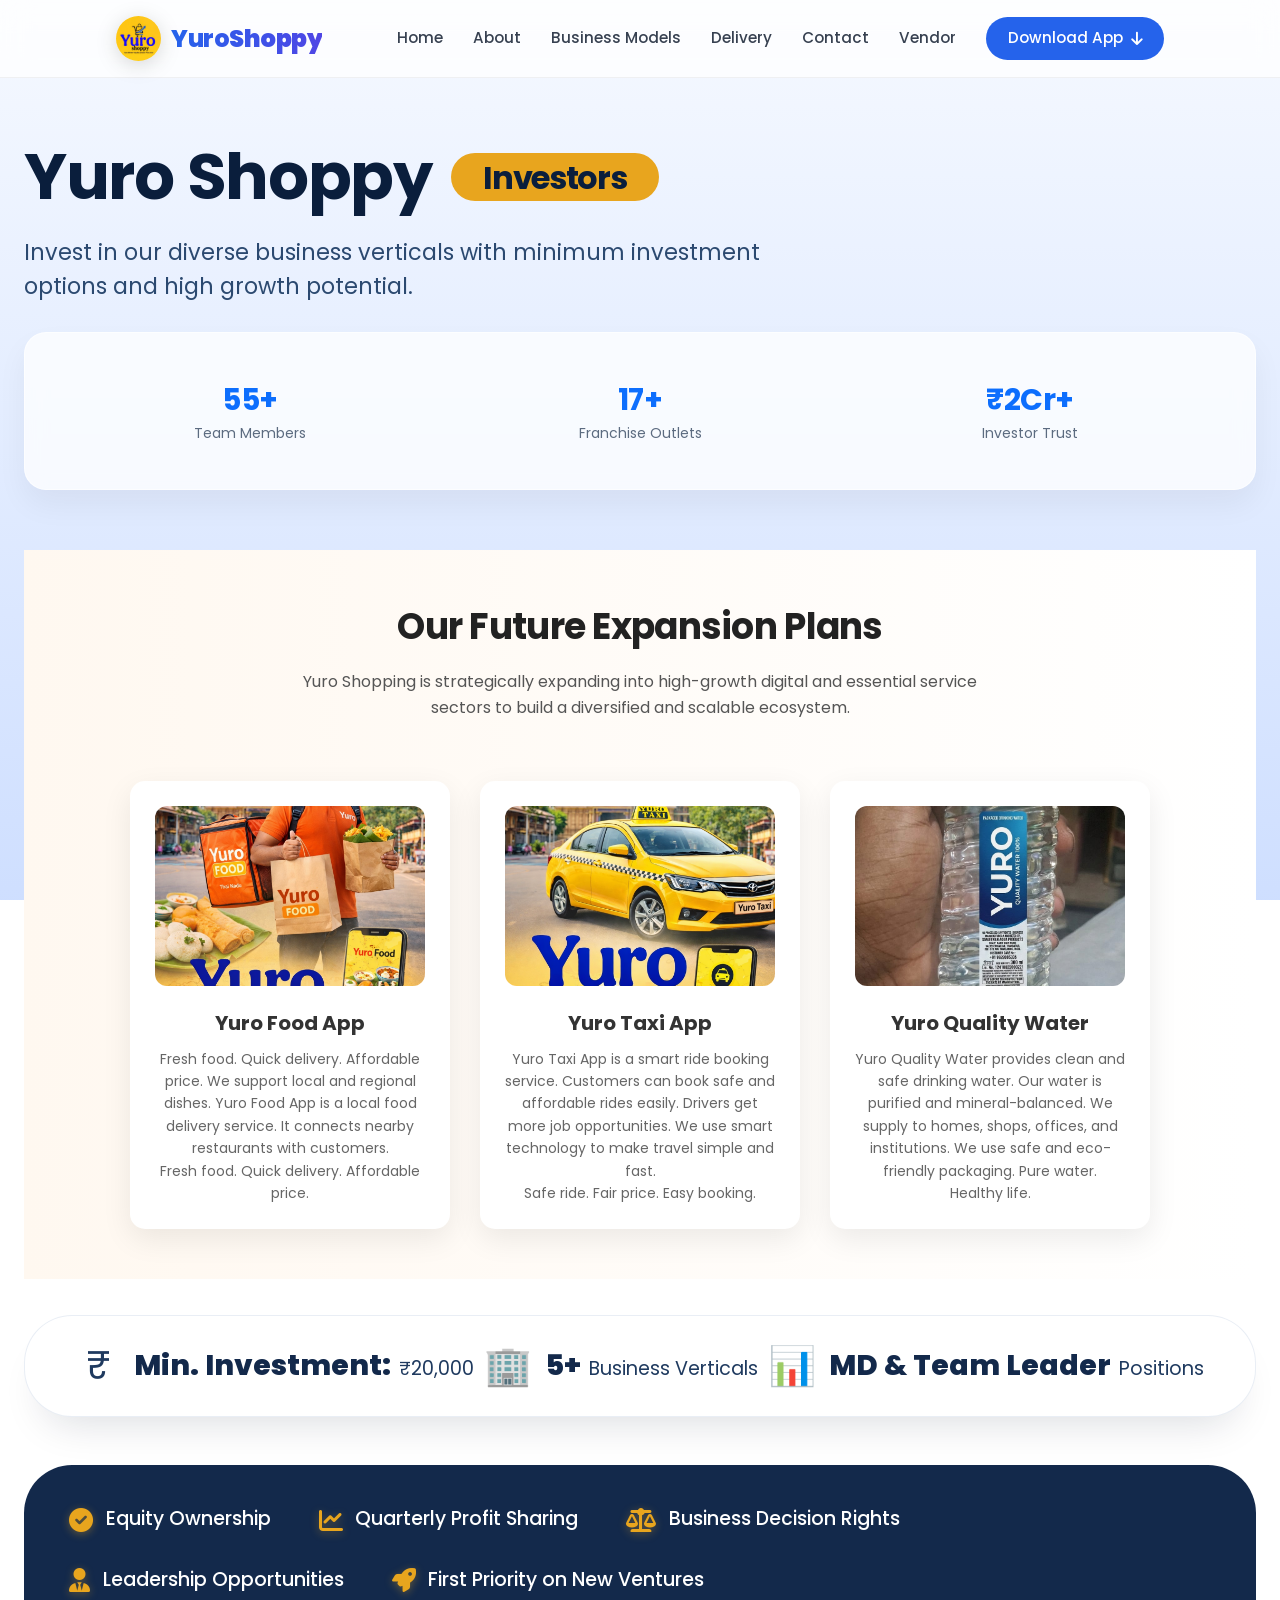
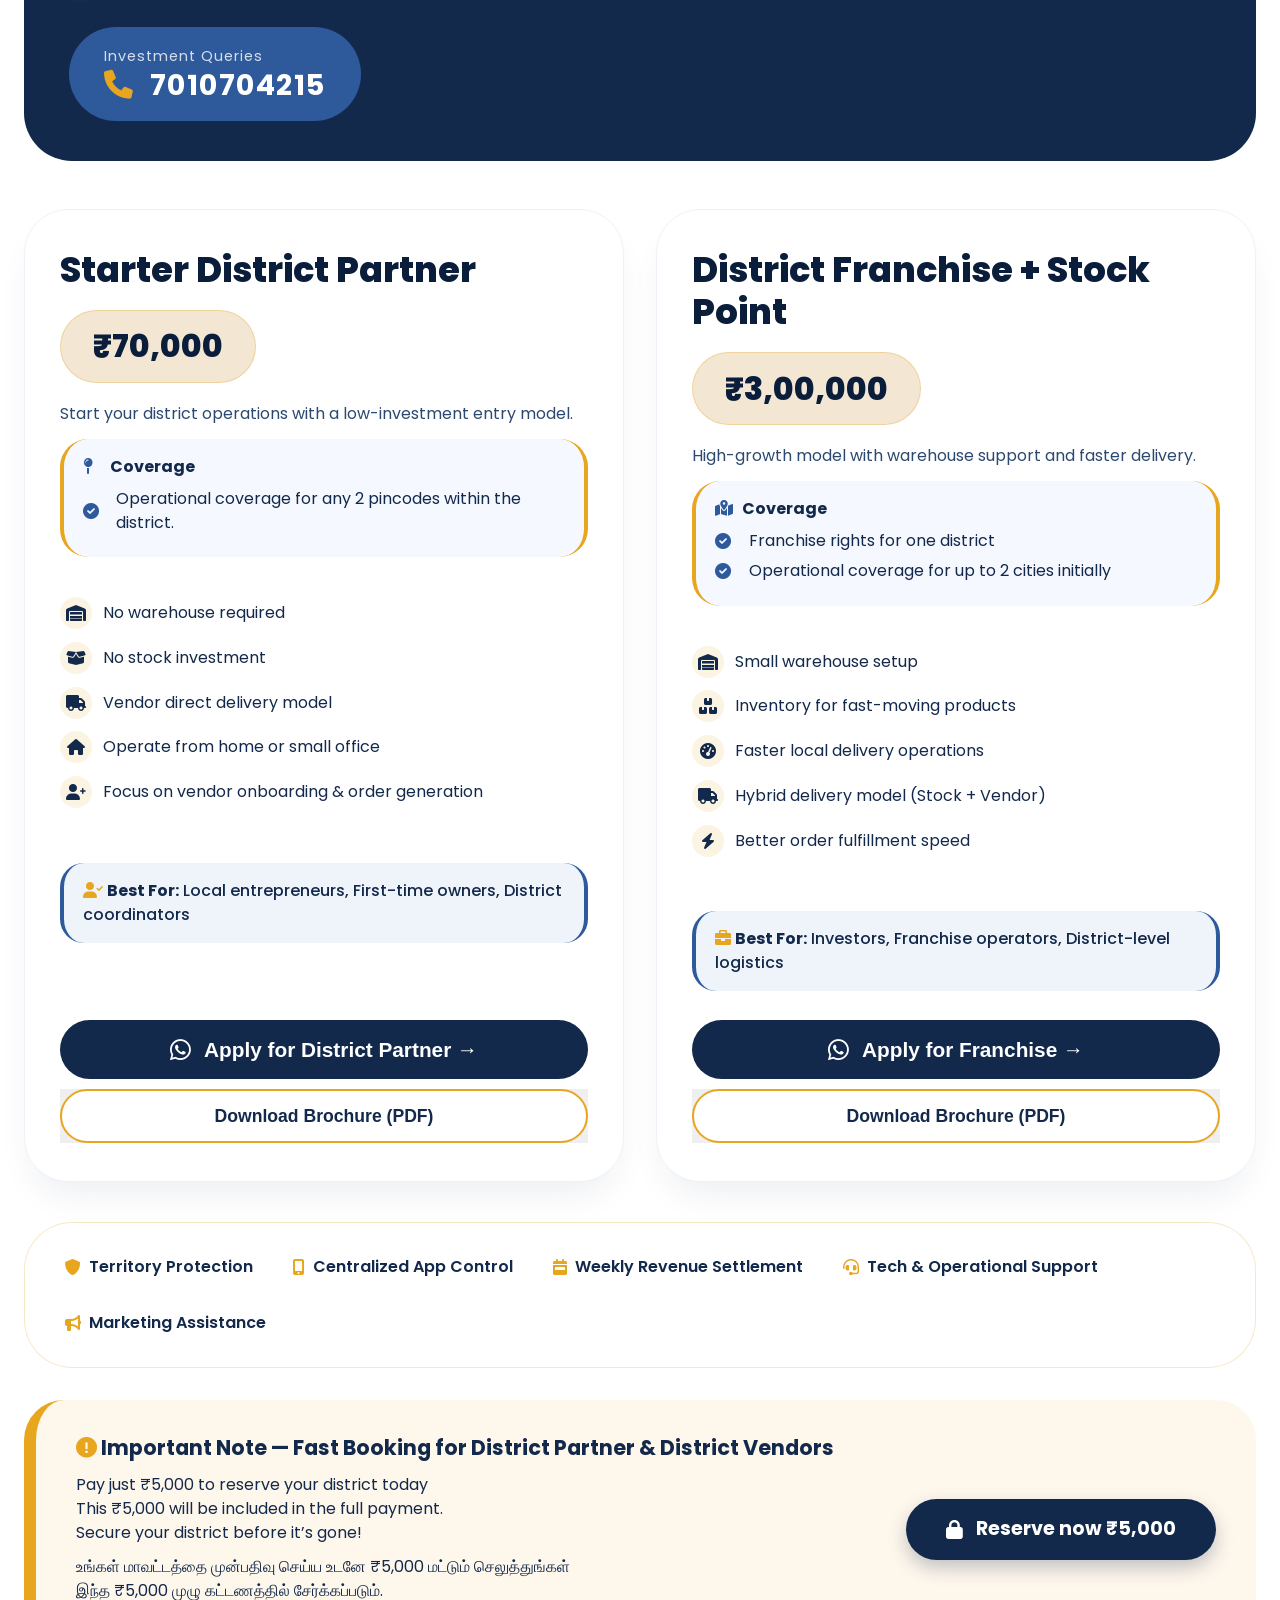
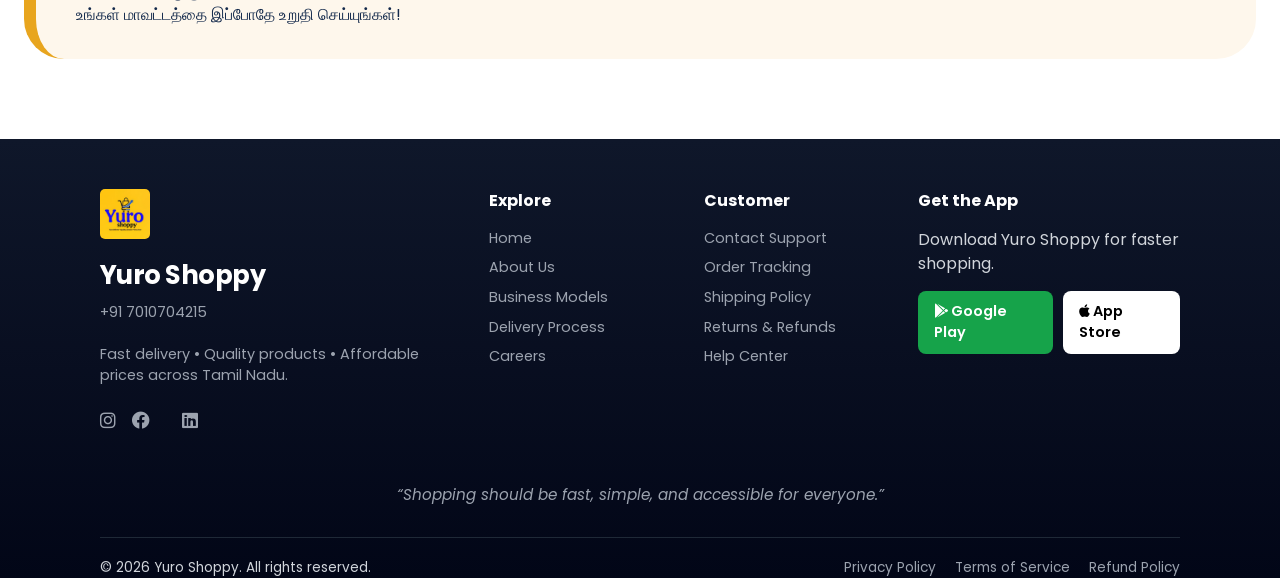
==== investor.html @ 5f4fc20f "full content update" ====
<!DOCTYPE html>
<html lang="en">

<head>
    <meta charset="UTF-8">
    <meta name="viewport" content="width=device-width, initial-scale=1.0">
    <title>Yuro Shoppy | Investor models</title>
    <link rel="shortcut icon" href="gallery/ys_color_fav.png" type="image/x-icon">
    <!-- Font Awesome 6 (free) -->
    <link rel="stylesheet" href="https://cdnjs.cloudflare.com/ajax/libs/font-awesome/6.0.0-beta3/css/all.min.css">
    <!-- Google Font -->
    <link href="https://fonts.googleapis.com/css2?family=Poppins:wght@400;500;600;700;800&display=swap"
        rel="stylesheet">
    <style>
        /* ===== RESET & PROFESSIONAL BASE ===== */
        * {
            margin: 0;
            padding: 0;
            box-sizing: border-box;
        }

        body {
            background: #F7F9FC;
            /* soft background from logo neutral */
            font-family: 'Poppins', sans-serif;
            line-height: 1.5;
            color: #13294B;
            /* primary deep navy from logo (YS dark) */

            display: flex;
            flex-direction: column;
            align-items: center;
            background: linear-gradient(rgba(244, 248, 255, 0.85), rgba(198, 217, 255, 0.85)),
                url('https://images.unsplash.com/photo-1521791136064-7986c2920216?auto=format&fit=crop&w=1400&q=80');
            background-size: cover;
            background-attachment: fixed;
        }

        .container {
            max-width: 1300px;
            width: 100%;
            padding: 2rem 1.5rem;
        }

        /* ===== TYPOGRAPHY – clean, professional ===== */
        h1,
        h2,
        h3 {
            font-weight: 700;
            letter-spacing: -0.02em;
        }

        .overline {
            font-size: 0.85rem;
            text-transform: uppercase;
            letter-spacing: 2px;
            color: #2E5A9C;
            /* medium blue from logo (YS number) */
            font-weight: 600;
        }

        /* ===== LOGO BAR (skip header/footer but keep brand presence) ===== */
        .brand-bar {
            display: flex;
            align-items: center;
            justify-content: space-between;
            margin-bottom: 2.5rem;
            flex-wrap: wrap;
            gap: 1rem;
        }

        .logo-group {
            display: flex;
            align-items: center;
            gap: 1.2rem;
        }

        .logo-main {
            background: #13294B;
            /* deep navy */
            color: white;
            font-weight: 800;
            font-size: 2rem;
            padding: 0.3rem 1.5rem 0.3rem 1.5rem;
            border-radius: 60px;
            letter-spacing: -0.5px;
            box-shadow: 0 6px 14px rgba(18, 40, 75, 0.12);
        }

        .logo-number-badge {
            background: #E8A51E;
            /* mustard/gold from logo (5.0 number) */
            color: #13294B;
            font-weight: 800;
            font-size: 1.8rem;
            padding: 0.2rem 1.2rem;
            border-radius: 100px;
            box-shadow: 0 4px 10px rgba(232, 165, 30, 0.3);
        }

        .github-ref {
            background: #EFF3F8;
            padding: 0.5rem 1.5rem;
            border-radius: 40px;
            color: #1F3A6B;
            font-family: 'SF Mono', 'Fira Code', monospace;
            font-size: 0.9rem;
            border: 1px solid #ced9e9;
        }

        /* HEADER */
        .ys-header {
            position: sticky;
            top: 0;
            z-index: 1000;
            width: 100%;
            backdrop-filter: blur(14px);
            background: rgba(255, 255, 255, 0.75);
            padding: 0px 100px;
            border-bottom: 1px solid rgba(0, 0, 0, 0.05);
        }

        /* inner */
        .ys-header-inner {
            display: flex;
            justify-content: space-between;
            align-items: center;
            padding: 16px;
        }

        /* brand */
        /* BRAND AREA */
        .ys-brand {
            display: flex;
            align-items: center;
            gap: 10px;
        }

        /* logo */
        .ys-brand img {
            /* width: 38px; */
            width: 45px;
            filter: drop-shadow(0 4px 10px rgba(0, 0, 0, 0.15));
            border-radius: 50%;

            /* transition:0.3s; */
        }

        /* brand text */
        .ys-brand-text {
            font-size: 1.5rem;
            font-weight: 800;
            letter-spacing: -0.5px;
            position: relative;
            background: linear-gradient(90deg, #2563eb, #4f46e5, #2563eb);
            background-size: 200% auto;
            background-clip: text;
            -webkit-text-fill-color: transparent;
            /* animation:ysBrandGradient 4s linear infinite; */
        }

        /* highlight second word */
        .ys-brand-text span {
            font-weight: 900;
        }



        /* subtle glow */
        .ys-brand-text::after {
            content: "";
            position: absolute;
            inset: 0;
            filter: blur(12px);
            opacity: 0.2;
        }

        /* nav */
        .ys-nav {
            display: flex;
            align-items: center;
            gap: 30px;
        }

        /* links */
        .ys-nav a {
            position: relative;
            text-decoration: none;
            color: #374151;
            font-weight: 500;
            font-size: 0.95rem;
        }

        /* hover underline animation */
        .ys-nav a::after {
            content: '';
            position: absolute;
            left: 0;
            bottom: -6px;
            width: 0%;
            height: 2px;
            background: #2563eb;
            transition: 0.3s;
        }

        .ys-nav a:hover {
            color: #2563eb;
        }

        .ys-nav a:hover::after {
            width: 100%;
        }

        /* CTA BUTTON */
        .ys-btn-download {
            background: #2563eb;
            color: white !important;
            padding: 10px 22px;
            border-radius: 40px;
            display: flex;
            align-items: center;
            gap: 8px;
            font-weight: 600;
        }

        /* arrow animation */
        .ys-btn-download i {
            animation: ysArrow 1.4s infinite;
        }

        @keyframes ysArrow {

            0% {
                transform: translateY(0)
            }

            50% {
                transform: translateY(4px)
            }

            100% {
                transform: translateY(0)
            }

        }

        /* hover */
        .ys-btn-download:hover {
            background: #1e40af;
        }

        /* mobile toggle */
        .ys-menu-toggle {
            display: none;
            font-size: 1.6rem;
            cursor: pointer;
        }

        /* mobile nav */
        .ys-mobile-nav {
            max-height: 0;
            overflow: hidden;
            display: flex;
            flex-direction: column;
            background: white;
            transition: 0.35s;
        }

        .ys-mobile-nav a {
            padding: 14px 20px;
            border-top: 1px solid #eee;
            text-decoration: none;
            color: #333;
        }

        /* mobile CTA */
        .ys-btn-mobile {
            background: #2563eb;
            color: white !important;
            text-align: center;
            margin: 16px;
            border-radius: 30px;
        }

        /* active */
        .ys-mobile-nav.active {
            max-height: 400px;
        }

        /* responsive */
        @media(max-width:900px) {

            .ys-nav {
                display: none;
            }

            .ys-menu-toggle {
                display: block;
            }

        }




        /* ===== HERO SECTION (investor headline) ===== */
        .hero {
            margin: 2rem 0 1.5rem 0;
        }

        .hero h1 {
            font-size: 4rem;
            line-height: 1.1;
            color: #0A1E3C;
            display: flex;
            align-items: center;
            flex-wrap: wrap;
            gap: 1.2rem;
        }

        .hero-tag {
            background: #E8A51E;
            font-size: 2rem;
            font-weight: 700;
            padding: 0.4rem 2rem;
            border-radius: 100px;
            color: #0A1E3C;
        }

        .hero-sub {
            font-size: 1.4rem;
            color: #2b4970;
            max-width: 750px;
            margin: 1.5rem 0 1.8rem 0;
            font-weight: 400;
        }

        /* ===== METRICS PANEL (from second image) ===== */
        .metrics-panel {
            background: white;
            border-radius: 48px;
            padding: 1.8rem 2.5rem;
            display: flex;
            flex-wrap: wrap;
            align-items: center;
            justify-content: space-evenly;
            box-shadow: 0 25px 40px -20px rgba(0, 20, 50, 0.15);
            border: 1px solid rgba(46, 90, 156, 0.1);
            margin: 2.2rem 0 2.8rem;
        }

        .metric-item {
            display: flex;
            align-items: center;
            gap: 0.8rem;
            font-size: 1.2rem;
            color: #1F3A5F;
        }

        .metric-icon {
            font-size: 2.4rem;
            line-height: 1;
        }

        .metric-item strong {
            font-size: 1.8rem;
            font-weight: 800;
            color: #13294B;
            margin-right: 0.2rem;
        }

        .explore-pill {
            background: #13294B;
            color: white;
            border-radius: 60px;
            padding: 0.9rem 2.2rem;
            font-weight: 600;
            font-size: 1.1rem;
            display: inline-flex;
            align-items: center;
            gap: 0.5rem;
            box-shadow: 0 8px 14px -8px #13294B70;
            transition: all 0.15s;
        }

        .explore-pill i {
            font-size: 1.2rem;
        }

        /* ===== BENEFITS BLOCK (first image) with logo gold ===== */
        .benefits-block {
            background: #13294B;
            /* deep navy */
            border-radius: 48px;
            padding: 2.5rem 2.8rem;
            margin: 3rem 0 3rem;
            color: white;
            display: flex;
            flex-wrap: wrap;
            justify-content: space-between;
            align-items: center;
            gap: 2rem;
            background-image: radial-gradient(circle at 100% 0%, #2E5A9C20 1px, transparent 1px);
        }

        .benefits-grid {
            display: flex;
            flex-wrap: wrap;
            gap: 2rem 3rem;
        }

        .benefits-grid span {
            display: flex;
            align-items: center;
            gap: 0.8rem;
            font-size: 1.2rem;
            font-weight: 500;
        }

        .benefits-grid i {
            color: #E8A51E;
            /* logo gold */
            font-size: 1.5rem;
            filter: drop-shadow(0 2px 4px #e8a41e60);
        }

        .contact-phone {
            background: #2E5A9C;
            /* medium blue */
            border-radius: 60px;
            padding: 1.2rem 2.2rem;
            min-width: 240px;
        }

        .contact-phone .small-label {
            font-size: 0.9rem;
            opacity: 0.8;
            letter-spacing: 1px;
        }

        .contact-phone .number {
            font-size: 1.8rem;
            font-weight: 700;
            letter-spacing: 1.5px;
            line-height: 1.2;
            word-break: keep-all;
        }

        .contact-phone i {
            margin-right: 8px;
            color: #E8A51E;
        }

        /* ===== CARD GRID (professional spacing, clean box model) ===== */
        .cards-row {
            display: flex;
            flex-wrap: wrap;
            gap: 2rem;
            margin: 3rem 0 2rem;
        }

        .card {
            flex: 1 1 350px;
            background: white;
            border-radius: 44px;
            padding: 2.4rem 2.2rem;
            box-shadow: 0 20px 35px -10px rgba(18, 40, 75, 0.08);
            border: 1px solid #eef2f8;
            transition: transform 0.2s ease, box-shadow 0.2s;
            display: flex;
            flex-direction: column;
        }

        .card:hover {
            transform: translateY(-6px);
            box-shadow: 0 30px 45px -12px #13294B30;
            border-color: #d6e2f5;
        }

        .card-label {
            color: #2E5A9C;
            font-weight: 700;
            font-size: 0.9rem;
            letter-spacing: 2px;
            margin-bottom: 0.5rem;
        }

        .card-title {
            font-size: 2.2rem;
            font-weight: 800;
            line-height: 1.2;
            color: #0A1E3C;
        }

        .investment-badge {
            background: #F3E7D3;
            /* warm tint from gold */
            color: #0A1E3C;
            padding: 0.7rem 2rem;
            border-radius: 60px;
            font-weight: 800;
            font-size: 2rem;
            display: inline-block;
            margin: 1.2rem 0 1.2rem;
            align-self: flex-start;
            border: 1px solid #E8A51E50;
        }

        .coverage-box {
            background: #F5F8FF;
            border-radius: 28px;
            padding: 1rem 1.2rem;
            margin: 0.8rem 0 1.3rem;
            border-left: 4px solid #E8A51E;
            border-right: 4px solid #E8A51E;
        }

        .coverage-box p {
            font-weight: 700;
            margin-bottom: 0.5rem;
            color: #13294B;
        }

        .coverage-box ul {
            list-style: none;
        }

        .coverage-box li {
            display: flex;
            align-items: center;
            gap: 0.6rem;
            margin-bottom: 0.4rem;
        }

        .coverage-box i {
            color: #2E5A9C;
            width: 1.5rem;
        }

        .feature-list {
            margin: 1.2rem 0 1rem;
        }

        .feature-list .feature {
            display: flex;
            align-items: center;
            gap: 0.7rem;
            margin-bottom: 0.8rem;
        }

        .feature i {
            background: #E8A51E20;
            color: #13294B;
            border-radius: 50%;
            width: 2rem;
            height: 2rem;
            display: inline-flex;
            align-items: center;
            justify-content: center;
            font-size: 1rem;
        }

        .bestfor-tag {
            background: #EFF3FA;
            border-radius: 24px;
            padding: 1rem 1.2rem;
            margin: 1.6rem 0 1.8rem;
            border-left: 4px solid #2E5A9C;
            border-right: 4px solid #2E5A9C;
            font-weight: 500;
            color: #13294B;
        }

        .btn-apply {
            background: #13294B;
            color: white;
            border: none;
            border-radius: 60px;
            padding: 1.1rem 1.5rem;
            font-size: 1.3rem;
            font-weight: 600;
            display: flex;
            align-items: center;
            justify-content: center;
            gap: 0.8rem;
            cursor: pointer;
            transition: background 0.2s, transform 0.1s;
            margin-top: auto;
            width: 100%;
        }

        .btn-apply:hover {
            background: #1F3F6B;
        }

        .btn-apply i {
            font-size: 1.5rem;
        }

        /* ===== PARTNER PERKS ===== */
        .perks-bar {
            background: white;
            border-radius: 48px;
            padding: 2rem 2.5rem;
            margin: 2.5rem 0 2rem;
            display: flex;
            flex-wrap: wrap;
            align-items: center;
            justify-content: space-between;
            border: 1px solid #E8A51E40;
        }

        .perk-items {
            display: flex;
            flex-wrap: wrap;
            gap: 2rem 2.5rem;
        }

        .perk-items span {
            font-weight: 600;
            color: #13294B;
            display: flex;
            align-items: center;
            gap: 0.5rem;
        }

        .perk-items i {
            color: #E8A51E;
        }

        /* ===== NOTE / BOOKING ===== */
        .note-booking {
            background: #fef7ec;
            border-radius: 40px;
            padding: 2rem 2.5rem;
            margin: 2rem 0 3rem;
            display: flex;
            flex-wrap: wrap;
            align-items: center;
            justify-content: space-between;
            border-left: 12px solid #E8A51E;
        }

        .note-text strong {
            font-size: 1.3rem;
            color: #13294B;
        }

        .booking-cta {
            background: #13294B;
            color: white;
            padding: 1rem 2.5rem;
            border-radius: 60px;
            font-weight: 700;
            font-size: 1.2rem;
            display: inline-flex;
            align-items: center;
            gap: 0.8rem;
            box-shadow: 0 8px 18px #13294B40;
        }

        /* ===== MODAL (POPUP) – refined ===== */
        .modal {
            display: none;
            position: fixed;
            inset: 0;
            background: rgba(10, 20, 40, 0.7);
            backdrop-filter: blur(8px);
            align-items: center;
            justify-content: center;
            z-index: 2000;
        }

        .modal.active {
            display: flex;
        }

        .modal-card {
            background: white;
            max-width: 480px;
            width: 90%;
            border-radius: 56px;
            padding: 2.4rem 2.4rem 2.8rem;
            box-shadow: 0 40px 70px #0A1E3C60;
            position: relative;
        }

        .modal-close {
            position: absolute;
            top: 1.6rem;
            right: 2rem;
            font-size: 2.5rem;
            cursor: pointer;
            color: #6b7f9c;
            transition: color 0.1s;
        }

        .modal-close:hover {
            color: #13294B;
        }

        .modal-title {
            font-size: 2.4rem;
            font-weight: 800;
            color: #0A1E3C;
            margin-bottom: 0.25rem;
        }

        .modal-model {
            background: #E8A51E20;
            color: #13294B;
            padding: 0.4rem 1.8rem;
            border-radius: 60px;
            display: inline-block;
            font-weight: 700;
            margin: 0.5rem 0 1.8rem;
            border: 1px solid #E8A51E70;
        }

        .input-field {
            margin-bottom: 1.4rem;
        }

        .input-field label {
            font-weight: 600;
            color: #1F3A5F;
            display: block;
            margin-bottom: 0.4rem;
        }

        .input-field input,
        .input-field textarea {
            width: 100%;
            padding: 1rem 1.4rem;
            border-radius: 40px;
            border: 1.5px solid #cdd9ec;
            font-size: 1rem;
            transition: 0.2s;
        }

        .input-field input:focus,
        .input-field textarea:focus {
            border-color: #2E5A9C;
            outline: none;
            box-shadow: 0 0 0 3px #2E5A9C20;
        }

        .btn-send-wa {
            background: #25D366;
            color: white;
            border: none;
            width: 100%;
            padding: 1.1rem;
            border-radius: 60px;
            font-weight: 700;
            font-size: 1.3rem;
            display: flex;
            align-items: center;
            justify-content: center;
            gap: 0.8rem;
            cursor: pointer;
            transition: 0.2s;
            margin-top: 1.2rem;
        }

        .btn-send-wa:hover {
            background: #20b859;
        }

        /* no footer */
        .watermark-note {
            text-align: center;
            font-size: 0.8rem;
            color: #a4b7cf;
            margin-top: 3rem;
            border: none;
        }

        .metrics-inside {
            display: flex;
            /* flex-direction: column; */
            gap: 10px;
            /* align-items: center; */
            justify-content: center;
        }

        .metrics-inside1- {
            display: flex;
            width: 100%;
            justify-content: center;
            align-items: center;
        }

        button {
            border: none;
            margin-top: 10px;
        }

        .btn-brochure {
            background: white;
            color: #13294B;
            border: 2px solid #E8A51E;
            border-radius: 60px;
            padding: 0.9rem;
            font-weight: 600;
            font-size: 1.1rem;
            display: flex;
            align-items: center;
            justify-content: center;
            gap: 0.8rem;
            cursor: pointer;
            transition: background 0.15s;
            width: 100%;
            text-decoration: none;
        }

        .btn-brochure:hover {
            background: #E8A51E10;
        }

        .btn-brochure i {
            color: #E8A51E;
            font-size: 1.2rem;
        }

        /* ================= STATS ================= */

        .stats {
            display: flex;
            flex-wrap: wrap;
            justify-content: space-between;
            padding: 30px;
            margin-bottom: 60px;
        }

        .stat {
            flex: 1 1 200px;
            text-align: center;
            margin: 15px;
        }

        .stat h2 {
            font-size: 30px;
            color: #0d6efd;
        }

        .stat p {
            font-size: 14px;
            color: #5c6b80;
        }

        .glass {
            backdrop-filter: blur(10px);
            background: rgba(255, 255, 255, 0.75);
            border: 1px solid rgba(255, 255, 255, 0.6);
            border-radius: 22px;
            box-shadow: 0 15px 30px rgba(0, 0, 0, 0.05);
        }


        @media (max-width: 768px) {
            /* body {
                padding: 1rem;
            } */

            .hero h1 {
                font-size: 2.3rem;
            }

            .metrics-panel {
                padding: 1rem;
            }

            .metrics-inside {
                margin: 20px 0px;
                flex-direction: column;
            }

            .metrics-inside .metric-item {
                font-size: 1rem;
            }

            .metric-item strong {
                font-size: 1.2rem;
                font-weight: 600;
            }

            .container {
                padding: 1rem 0.6rem;
            }

            .stat h2 {
                font-size: 22px;
            }

            .card {
                padding: 1.2rem;
            }

            .card-title {
                font-size: 1.6rem;
                font-weight: 700;
            }

            .benefits-block {
                padding: 1.5rem;
            }

            .btn-apply {
                padding: 0.7rem 0.7rem;
                font-size: 1rem;
                font-weight: 500;
            }

            .booking-cta {
                padding: 0.7rem 1.5rem;
                border-radius: 60px;
                font-weight: 600;
                font-size: 1rem;
                margin-top: 10px;
            }

            .modal-card {
                padding: 1.2rem 1.2rem 1.5rem;
                border-radius: 20px;
            }

            .modal-close {
                top: 1.3rem;
                right: 1.7rem;
                font-size: 2rem;
                color: #000000;

            }

            .modal-title {
                font-size: 1.4rem;
                font-weight: 600;
            }
        }

        .ys-footer {
            background: linear-gradient(180deg, #0f172a, #020617);
            color: #d1d5db;
            /* padding: 70px 30px 25px; */
            padding: 50px 100px 0px;
        }

        /* GRID */

        .ys-footer-grid {
            display: grid;
            grid-template-columns: 2fr 1fr 1fr 1.5fr;
            gap: 40px;
            margin-bottom: 50px;
        }

        /* BRAND */

        .ys-footer-logo {
            width: 50px;
            margin-bottom: 10px;
            border-radius: 10%;
        }

        .ys-brand-name {
            font-size: 1.6rem;
            font-weight: 700;
            color: white;
            margin-bottom: 8px;
        }

        .ys-footer-desc {
            font-size: .9rem;
            color: #9ca3af;
            margin-bottom: 20px;
        }

        /* SOCIAL */

        .ys-footer-social a {
            margin-right: 12px;
            font-size: 18px;
            color: #9ca3af;
            transition: .3s;
        }

        .ys-footer-social a:hover {
            color: white;
            transform: translateY(-3px);
        }

        /* LINKS */

        .ys-footer-col h4 {
            color: white;
            margin-bottom: 15px;
        }

        .ys-footer-col a {
            display: block;
            margin-bottom: 8px;
            text-decoration: none;
            color: #9ca3af;
            font-size: .9rem;
            transition: .3s;
        }

        /* .ys-footer-col a:hover {
    color: white;
    padding-left: 4px;
} */

        /* APP BUTTONS */

        .ys-app-buttons {
            display: flex;
            gap: 10px;
            margin-top: 15px;
            color: white !important;
        }

        .ys-playstore,
        .ys-appstore {
            display: flex;
            align-items: center;
            gap: 8px;
            padding: 10px 16px;
            border-radius: 8px;
            text-decoration: none;
            font-size: .9rem;
            font-weight: 600;

        }

        .ys-playstore {
            background: #16a34a;
            color: white !important;
        }

        .ys-appstore {
            background: white;
            color: black !important;
        }

        .ys-playstore:hover {
            background: #16a34a;
            transform: none !important;
        }

        .ys-appstore:hover {
            background: #e5e7eb;
        }

        /* QUOTE */

        .ys-footer-quote {
            text-align: center;
            font-style: italic;
            color: #9ca3af;
            margin-bottom: 30px;
            font-size: .95rem;
        }

        /* BOTTOM */

        .ys-footer-bottom {
            border-top: 1px solid #1f2937;
            padding-top: 20px;
            display: flex;
            justify-content: space-between;
            flex-wrap: wrap;
            font-size: .85rem;
        }

        .ys-footer-links a {
            margin-left: 15px;
            color: #9ca3af;
            text-decoration: none;
        }

        .ys-footer-links a:hover {
            color: white;
        }

        @media(max-width:900px) {

            .ys-footer-grid {
                grid-template-columns: 1fr 1fr;
            }

        }

        @media(max-width:600px) {

            .ys-footer-grid {
                grid-template-columns: 1fr;
            }

            .ys-footer-bottom {
                flex-direction: column;
                gap: 10px;
                text-align: center;
            }

            .ys-footer-links a {
                margin: 0 8px;
            }
            .ys-future-card{
                padding: 5px;
            }

        }

        /* ===== Investor Future Section ===== */

        #ysInvestorFutureSection {
            padding: 50px 0px;
            background: linear-gradient(to right, #fff8f0, #ffffff);
            text-align: center;
        }

        .ys-future-heading-box {
            margin-bottom: 60px;
        }

        .ys-future-main-title {
            font-size: 36px;
            font-weight: 700;
            color: #222;
        }

        .ys-future-sub-title {
            font-size: 24px;
            color: #e65100;
            margin-top: 10px;
            font-weight: 600;
            letter-spacing: 1px;
        }

        .ys-future-description {
            max-width: 700px;
            margin: 15px auto 0;
            color: #555;
            font-size: 16px;
            line-height: 1.6;
        }

        .ys-future-card-container {
            display: flex;
            justify-content: center;
            align-items: center;
            gap: 30px;
            flex-wrap: wrap;
        }

        .ys-future-card {
            background: #ffffff;
            width: 320px;
            padding: 25px;
            border-radius: 15px;
            box-shadow: 0 10px 30px rgba(0, 0, 0, 0.08);
            transition: 0.4s ease;
            opacity: 0;
            transform: translateY(40px);
        }

        .ys-future-card:hover {
            transform: translateY(-10px);
            box-shadow: 0 15px 35px rgba(0, 0, 0, 0.15);
        }

        .ys-future-img {
            width: 100%;
            height: 180px;
            object-fit: cover;
            border-radius: 12px;
            margin-bottom: 15px;
        }

        .ys-future-card h4 {
            font-size: 20px;
            margin-bottom: 10px;
            color: #333;
        }

        .ys-future-card p {
            font-size: 14px;
            color: #666;
            line-height: 1.6;
        }

        /* Animation Active Class */
        .ys-future-card.ys-visible {
            opacity: 1;
            transform: translateY(0);
        }
    </style>
</head>

<body>

    <header class="ys-header">

        <div class="ys-container ys-header-inner">

            <!-- Logo -->
            <div class="ys-brand">
                <img src="gallery/ys_color_fav.png" alt="YuroShoppy Logo">

                <h1 class="ys-brand-text">
                    Yuro<span>Shoppy</span>
                </h1>
            </div>

            <!-- Desktop Menu -->
            <nav class="ys-nav">
                <a href="index.html">Home</a>
                <a href="about.html">About</a>
                <a href="partnership.html">Business Models</a>
                <a href="deliveryprocess.html">Delivery</a>
                <a href="#yscontact">Contact</a>
                <a href="vendor.html">Vendor</a>

                <a href="#" class="ys-btn-download">
                    Download App
                    <i class="fas fa-arrow-down"></i>
                </a>
            </nav>

            <!-- Mobile Menu Button -->
            <div class="ys-menu-toggle">
                <i class="fas fa-bars"></i>
            </div>

        </div>

        <!-- Mobile Menu -->
        <div class="ys-mobile-nav">
            <a href="index.html">Home</a>
            <a href="about.html">About</a>
            <a href="partnership.html">Business Models</a>
            <a href="deliveryprocess.html">Delivery</a>
            <a href="index.html#yscontact">Contact</a>
            <a href="vendor.html">Vendor</a>

            <a href="#" class="ys-btn-mobile">
                Download App
                <i class="fas fa-arrow-down"></i>
            </a>
        </div>

    </header>
    <main class="container">



        <div>
            <!-- hero title + investors -->
            <div class="hero">
                <h1> Yuro Shoppy
                    <span class="hero-tag">Investors</span>
                </h1>
                <div class="hero-sub">Invest in our diverse business verticals with minimum investment options and high
                    growth potential.</div>
            </div>

            <div class="stats glass">
                <div class="stat">
                    <!-- <h2 class="counter" data-target="500">0 </h2> -->
                    <h2><span class="counter" data-target="500">0</span>+</h2>
                    <p>Team Members</p>
                </div>
                <div class="stat">
                    <!-- <h2 class="counter" data-target="100">0 </h2> -->
                    <h2><span class="counter" data-target="150">0</span>+</h2>
                    <p>Franchise Outlets</p>
                </div>
                <div class="stat">
                    <h2>₹<span class="counter" data-target="10">0</span>Cr+</h2>
                    <p>Investor Trust</p>
                </div>
            </div>

            <!-- ===== Future Expansion Section - Investor Page ===== -->
            <section id="ysInvestorFutureSection" class="ys-investor-future-wrapper">

                <div class="ys-future-heading-box">
                    <h2 class="ys-future-main-title">
                        Our Future Expansion Plans
                    </h2>
                    <!-- <h3 class="ys-future-sub-title">
                        Millionar Ideas
                    </h3> -->
                    <p class="ys-future-description">
                        Yuro Shopping is strategically expanding into high-growth digital and essential service sectors
                        to build a diversified and scalable ecosystem.
                    </p>
                </div>

                <div class="ys-future-card-container">

                    <!-- Yuro Food App -->
                    <div class="ys-future-card" id="ysFutureFoodApp">
                        <img src="gallery/yuro_food.png" alt="Yuro Food App" class="ys-future-img">
                        <h4>Yuro Food App</h4>
                        <p>
                            Fresh food. Quick delivery. Affordable price.  We support local and regional dishes. 
                            Yuro Food App is a local food delivery service.
It connects nearby restaurants with customers.
<br>
Fresh food. Quick delivery. Affordable price.
                        </p>
                    </div>

                    <!-- Yuro Taxi App -->
                    <div class="ys-future-card" id="ysFutureTaxiApp">
                        <img src="gallery/yuro_taxi.png" alt="Yuro Taxi App" class="ys-future-img">
                        <h4>Yuro Taxi App</h4>
                        <p>
                            Yuro Taxi App is a smart ride booking service.

Customers can book safe and affordable rides easily.
Drivers get more job opportunities.
We use smart technology to make travel simple and fast. <br> Safe ride. Fair price. Easy booking.
                        </p>
                    </div>

                    <!-- Yuro Quality Water -->
                    <div class="ys-future-card" id="ysFutureWaterProject">
                        <img src="gallery/yuro_water.jpeg" alt="Yuro Quality Water" class="ys-future-img">
                        <h4>Yuro Quality Water</h4>
                        <p>
                            Yuro Quality Water provides clean and safe drinking water.

Our water is purified and mineral-balanced.
We supply to homes, shops, offices, and institutions.
We use safe and eco-friendly packaging.

Pure water. Healthy life.
                        </p>
                    </div>

                </div>

            </section>

            <!-- metrics panel (exact from second image) -->
            <div class="metrics-panel">
                <div class="metrics-inside">
                    <div class="metric-item"><span class="metric-icon">&nbsp;₹&nbsp; </span> <span><strong>Min.
                                Investment:</strong>
                            ₹20,000</span></div>
                    <div class="metric-item"><span class="metric-icon">🏢</span> <span><strong>5+</strong> Business
                            Verticals</span></div>
                    <div class="metric-item"><span class="metric-icon">📊</span> <span><strong>MD & Team Leader</strong>
                            Positions</span></div>
                </div>

                <!-- <div class="metrics-inside-1">
                    <div class="explore-pill">Explore Investments →</div>
                </div> -->
            </div>

            <!-- investor benefits (first image) with gold icons -->
            <div class="benefits-block">
                <div class="benefits-grid">
                    <span><i class="fas fa-check-circle"></i> Equity Ownership</span>
                    <span><i class="fas fa-chart-line"></i> Quarterly Profit Sharing</span>
                    <span><i class="fas fa-scale-balanced"></i> Business Decision Rights</span>
                    <span><i class="fas fa-user-tie"></i> Leadership Opportunities</span>
                    <span><i class="fas fa-rocket"></i> First Priority on New Ventures</span>
                </div>
                <div class="contact-phone">
                    <div class="small-label">Investment Queries</div>
                    <div class="number"><i class="fas fa-phone"></i> 7010704215</div>
                </div>
            </div>

            <!-- two cards (model 1 & model 2) -->
            <div class="cards-row">
                <!-- Model 1 -->
                <div class="card" id="card-model1">
                    <!-- <div class="card-label">Model 1</div> -->
                    <div class="card-title">Starter District Partner</div>
                    <div class="investment-badge">₹70,000</div>
                    <p style="color:#2b4970;">Start your district operations with a low-investment entry model.</p>
                    <div class="coverage-box">
                        <p><i class="fas fa-map-pin"></i> Coverage</p>
                        <ul>
                            <li><i class="fas fa-check-circle"></i> Operational coverage for any 2 pincodes within the
                                district.</li>
                        </ul>
                    </div>
                    <div class="feature-list">
                        <div class="feature"><i class="fas fa-warehouse"></i> No warehouse required</div>
                        <div class="feature"><i class="fas fa-box-open"></i> No stock investment</div>
                        <div class="feature"><i class="fas fa-truck"></i> Vendor direct delivery model</div>
                        <div class="feature"><i class="fas fa-home"></i> Operate from home or small office</div>
                        <div class="feature"><i class="fas fa-user-plus"></i> Focus on vendor onboarding & order
                            generation
                        </div>
                    </div>
                    <div class="bestfor-tag"><i class="fas fa-user-check" style="color:#E8A51E;"></i> <strong>Best
                            For:</strong> Local entrepreneurs, First-time owners, District coordinators</div>
                    <button class="btn-apply apply-btn" data-model="Starter District Partner (₹70,000)"><i
                            class="fab fa-whatsapp"></i> Apply for District Partner →</button>
                    <button>
                        <a href="Business_Expansion_Proposal.pdf" target="_blank" download class="btn-brochure">Download
                            Brochure (PDF)</a>
                    </button>

                </div>
                <!-- Model 2 -->
                <div class="card" id="card-model2">
                    <!-- <div class="card-label">Model 2</div> -->
                    <div class="card-title">District Franchise + Stock Point</div>
                    <div class="investment-badge">₹3,00,000</div>
                    <p style="color:#2b4970;">High-growth model with warehouse support and faster delivery.</p>
                    <div class="coverage-box">
                        <p><i class="fas fa-map-marked-alt"></i> Coverage</p>
                        <ul>
                            <li><i class="fas fa-check-circle"></i> Franchise rights for one district</li>
                            <li><i class="fas fa-check-circle"></i> Operational coverage for up to 2 cities initially
                            </li>
                        </ul>
                    </div>
                    <div class="feature-list">
                        <div class="feature"><i class="fas fa-warehouse"></i> Small warehouse setup</div>
                        <div class="feature"><i class="fas fa-boxes"></i> Inventory for fast-moving products</div>
                        <div class="feature"><i class="fas fa-tachometer-alt"></i> Faster local delivery operations
                        </div>
                        <div class="feature"><i class="fas fa-truck"></i> Hybrid delivery model (Stock + Vendor)</div>
                        <div class="feature"><i class="fas fa-bolt"></i> Better order fulfillment speed</div>
                    </div>
                    <div class="bestfor-tag"><i class="fas fa-briefcase" style="color:#E8A51E;"></i> <strong>Best
                            For:</strong> Investors, Franchise operators, District-level logistics</div>
                    <button class="btn-apply apply-btn" data-model="District Franchise + Stock Point (₹3,00,000)"><i
                            class="fab fa-whatsapp"></i> Apply for Franchise →</button>
                    <button>
                        <a href="Business_Expansion_Proposal.pdf" target="_blank" download class="btn-brochure">Download
                            Brochure (PDF)</a>
                    </button>
                </div>
            </div>

            <!-- partner benefits (gold accents) -->
            <div class="perks-bar">
                <div class="perk-items">
                    <span><i class="fas fa-shield-alt"></i> Territory Protection</span>
                    <span><i class="fas fa-mobile-alt"></i> Centralized App Control</span>
                    <span><i class="fas fa-calendar-week"></i> Weekly Revenue Settlement</span>
                    <span><i class="fas fa-headset"></i> Tech & Operational Support</span>
                    <span><i class="fas fa-bullhorn"></i> Marketing Assistance</span>
                </div>
            </div>

            <!-- Important note / fast booking -->
            <div class="note-booking">
                <div class="note-text">
                    <strong><i class="fas fa-exclamation-circle" style="color:#E8A51E;"></i> Important Note — Fast
                        Booking for District Partner & District Vendors</strong>
                    <!-- <p style="margin-top:0.6rem; max-width:600px;">• Initial booking amount: ₹5,000 (fully
                        adjustable)<br>•
                        Reserve your district early before allocation closes.</p> -->
                    <p style="margin-top:0.6rem; max-width:600px;">
                        Pay just ₹5,000 to reserve your district today <br>
                        This ₹5,000 will be included in the full payment. <br>
                        Secure your district before it’s gone!
                    </p>
                    <p style="margin-top:0.6rem; max-width:600px;">
                        உங்கள் மாவட்டத்தை முன்பதிவு செய்ய உடனே ₹5,000 மட்டும் செலுத்துங்கள் <br>
                        இந்த ₹5,000 முழு கட்டணத்தில் சேர்க்கப்படும். <br>
                        உங்கள் மாவட்டத்தை இப்போதே உறுதி செய்யுங்கள்!
                    </p>
                </div>
                <div class="booking-cta"><i class="fas fa-lock"></i> Reserve now ₹5,000</div>
            </div>

            <!-- no footer, only tiny watermark -->
            <!-- <div class="watermark-note">professional preview · PK Group investor interface</div> -->
        </div>

    </main>

    <!-- MODAL popup -->
    <div id="investmentModal" class="modal">
        <div class="modal-card">
            <span class="modal-close" id="closeModalBtn">&times;</span>
            <div class="modal-title">Investor interest</div>
            <div class="modal-model" id="modalModelDisplay">Starter District Partner</div>
            <form id="waForm">
                <div class="input-field">
                    <label>Full name</label>
                    <input type="text" id="fullName" placeholder="e.g. Arunraj" required>
                </div>
                <div class="input-field">
                    <label>WhatsApp number</label>
                    <input type="tel" id="mobileNum" placeholder="9087456320" required>
                </div>
                <div class="input-field">
                    <label>Message (optional)</label>
                    <textarea id="optionalMsg" rows="2" placeholder="I'm interested..."></textarea>
                </div>
                <button type="button" id="sendWABtn" class="btn-send-wa"><i class="fab fa-whatsapp"></i> Send to
                    WhatsApp</button>
            </form>
        </div>
    </div>

    <footer class="ys-footer">

        <div class="ys-container">

            <div class="ys-footer-grid">

                <!-- BRAND -->
                <div class="ys-footer-brand">

                    <img src="gallery/ys_color_fav.png" alt="Yuro Shoppy" class="ys-footer-logo">

                    <h3 class="ys-brand-name">Yuro Shoppy</h3>
                    <p class="ys-footer-desc">
                        +91 7010704215
                    </p>
                    <p class="ys-footer-desc">
                        Fast delivery • Quality products • Affordable prices across Tamil Nadu.
                    </p>

                    <div class="ys-footer-social">
                        <a href="#"><i class="fab fa-instagram"></i></a>
                        <a href="#"><i class="fab fa-facebook"></i></a>
                        <a href="#"><i class="fab fa-x-twitter"></i></a>
                        <a href="#"><i class="fab fa-linkedin"></i></a>
                    </div>

                </div>


                <!-- NAVIGATION -->
                <div class="ys-footer-col">
                    <h4>Explore</h4>
                    <a href="index.html">Home</a>
                    <a href="about.html">About Us</a>
                    <a href="partnership.html">Business Models</a>
                    <a href="deliveryprocess.html">Delivery Process</a>
                    <a href="index.html#yscontact">Careers</a>
                </div>


                <!-- CUSTOMER -->
                <div class="ys-footer-col">
                    <h4>Customer</h4>
                    <a href="#">Contact Support</a>
                    <a href="#">Order Tracking</a>
                    <a href="#">Shipping Policy</a>
                    <a href="#">Returns & Refunds</a>
                    <a href="#">Help Center</a>
                </div>


                <!-- APP DOWNLOAD -->
                <div class="ys-footer-col ys-app-section">

                    <h4>Get the App</h4>

                    <p>Download Yuro Shoppy for faster shopping.</p>

                    <div class="ys-app-buttons">

                        <a href="#" class="ys-playstore">
                            <i class="fab fa-google-play"></i>
                            <span>Google Play</span>
                        </a>

                        <a href="#" class="ys-appstore">
                            <i class="fab fa-apple"></i>
                            <span>App Store</span>
                        </a>

                    </div>

                </div>

            </div>


            <!-- QUOTE -->

            <div class="ys-footer-quote">
                “Shopping should be fast, simple, and accessible for everyone.”
            </div>


            <!-- BOTTOM -->

            <div class="ys-footer-bottom">

                <span>© 2026 Yuro Shoppy. All rights reserved.</span>

                <div class="ys-footer-links">
                    <a href="#">Privacy Policy</a>
                    <a href="#">Terms of Service</a>
                    <a href="#">Refund Policy</a>
                </div>

            </div>

        </div>

    </footer>

    <script>
        (function () {
            const modal = document.getElementById('investmentModal');
            const closeBtn = document.getElementById('closeModalBtn');
            const modalModelSpan = document.getElementById('modalModelDisplay');
            const applyBtns = document.querySelectorAll('.apply-btn');
            const nameInp = document.getElementById('fullName');
            const phoneInp = document.getElementById('mobileNum');
            const msgInp = document.getElementById('optionalMsg');
            const sendBtn = document.getElementById('sendWABtn');

            let currentModel = 'PK Group model';

            applyBtns.forEach(btn => {
                btn.addEventListener('click', (e) => {
                    e.preventDefault();
                    currentModel = btn.getAttribute('data-model') || 'PK Group model';
                    modalModelSpan.innerText = currentModel;
                    // clear fields (optional)
                    nameInp.value = '';
                    phoneInp.value = '';
                    msgInp.value = '';
                    modal.classList.add('active');
                });
            });

            const closeModal = () => modal.classList.remove('active');
            closeBtn.addEventListener('click', closeModal);
            window.addEventListener('click', (e) => { if (e.target === modal) closeModal(); });

            sendBtn.addEventListener('click', () => {
                const name = nameInp.value.trim();
                const phone = phoneInp.value.trim();
                const extra = msgInp.value.trim();

                if (!name) { alert('Please enter your name'); return; }
                if (!phone) { alert('Please enter your WhatsApp number'); return; }
                if (!/^[6-9]\d{9}$/.test(phone)) { alert('Enter a valid 10-digit Indian mobile number'); return; }

                let message = `Hello PK Group, I'm interested in *${currentModel}*.%0a`;
                message += `Name: ${name}%0a`;
                message += `Phone: ${phone}%0a`;
                if (extra) message += `Message: ${extra}%0a`;

                const whatsappNumber = '917010704215';   // as per image
                const url = `https://wa.me/${whatsappNumber}?text=${message}`;

                alert('Your enquiry is ready. You will be redirected to WhatsApp.');
                window.open(url, '_blank');
                closeModal();
            });
        })();
    </script>

    <script>
        /* Counter Animation */
        document.querySelectorAll('.counter').forEach(counter => {
            const target = +counter.dataset.target;
            let count = 0;
            const update = () => {
                const inc = target / 100;
                if (count < target) {
                    count += inc;
                    counter.innerText = Math.ceil(count);
                    setTimeout(update, 200);
                } else {
                    counter.innerText = target;
                }
            }
            update();
        });
    </script>
    <script>
        const toggle = document.querySelector(".ys-menu-toggle");
        const mobileNav = document.querySelector(".ys-mobile-nav");

        toggle.addEventListener("click", () => {
            mobileNav.classList.toggle("active");
        });
    </script>

    <script>
        // ===== Investor Future Section Animation =====

        document.addEventListener("DOMContentLoaded", function () {

            const futureCards = document.querySelectorAll(".ys-future-card");

            function revealFutureCards() {
                const triggerBottom = window.innerHeight * 0.85;

                futureCards.forEach(card => {
                    const cardTop = card.getBoundingClientRect().top;

                    if (cardTop < triggerBottom) {
                        card.classList.add("ys-visible");
                    }
                });
            }

            window.addEventListener("scroll", revealFutureCards);
            revealFutureCards();
        });
    </script>
</body>


</html>
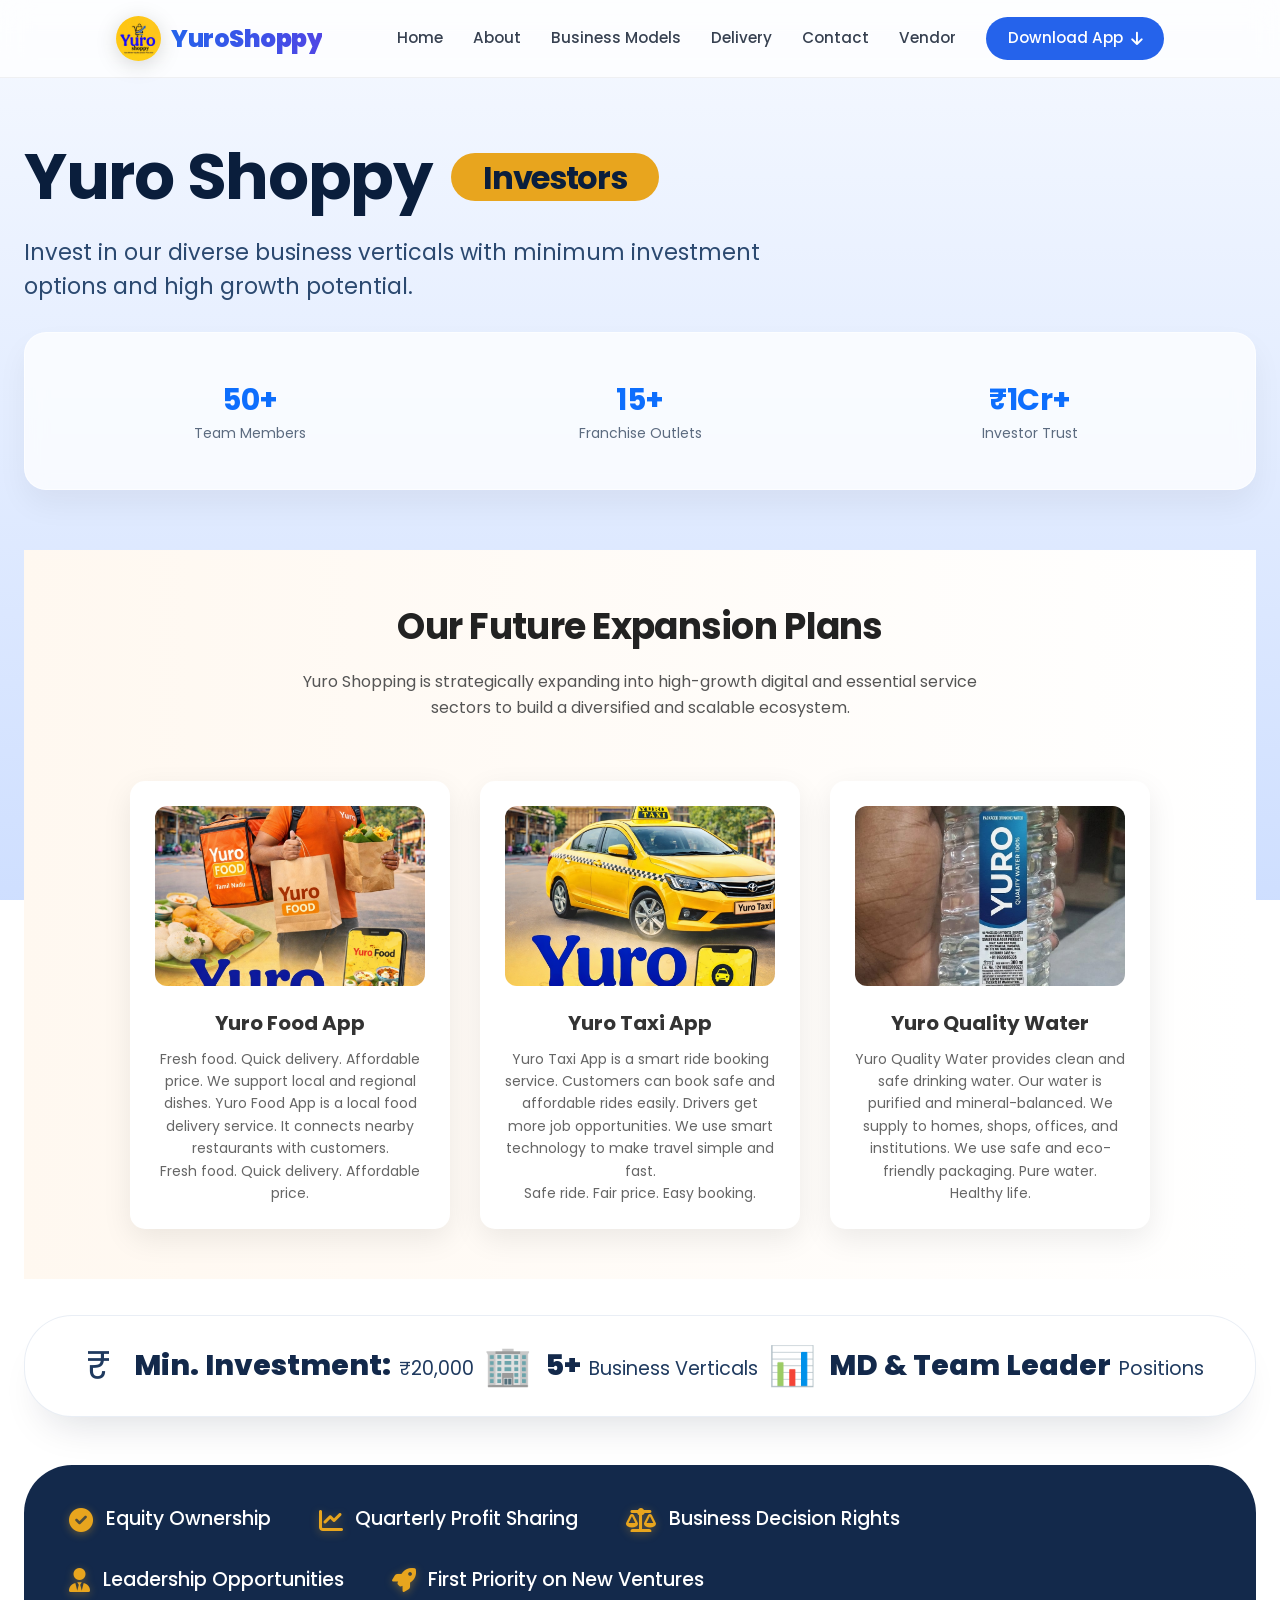
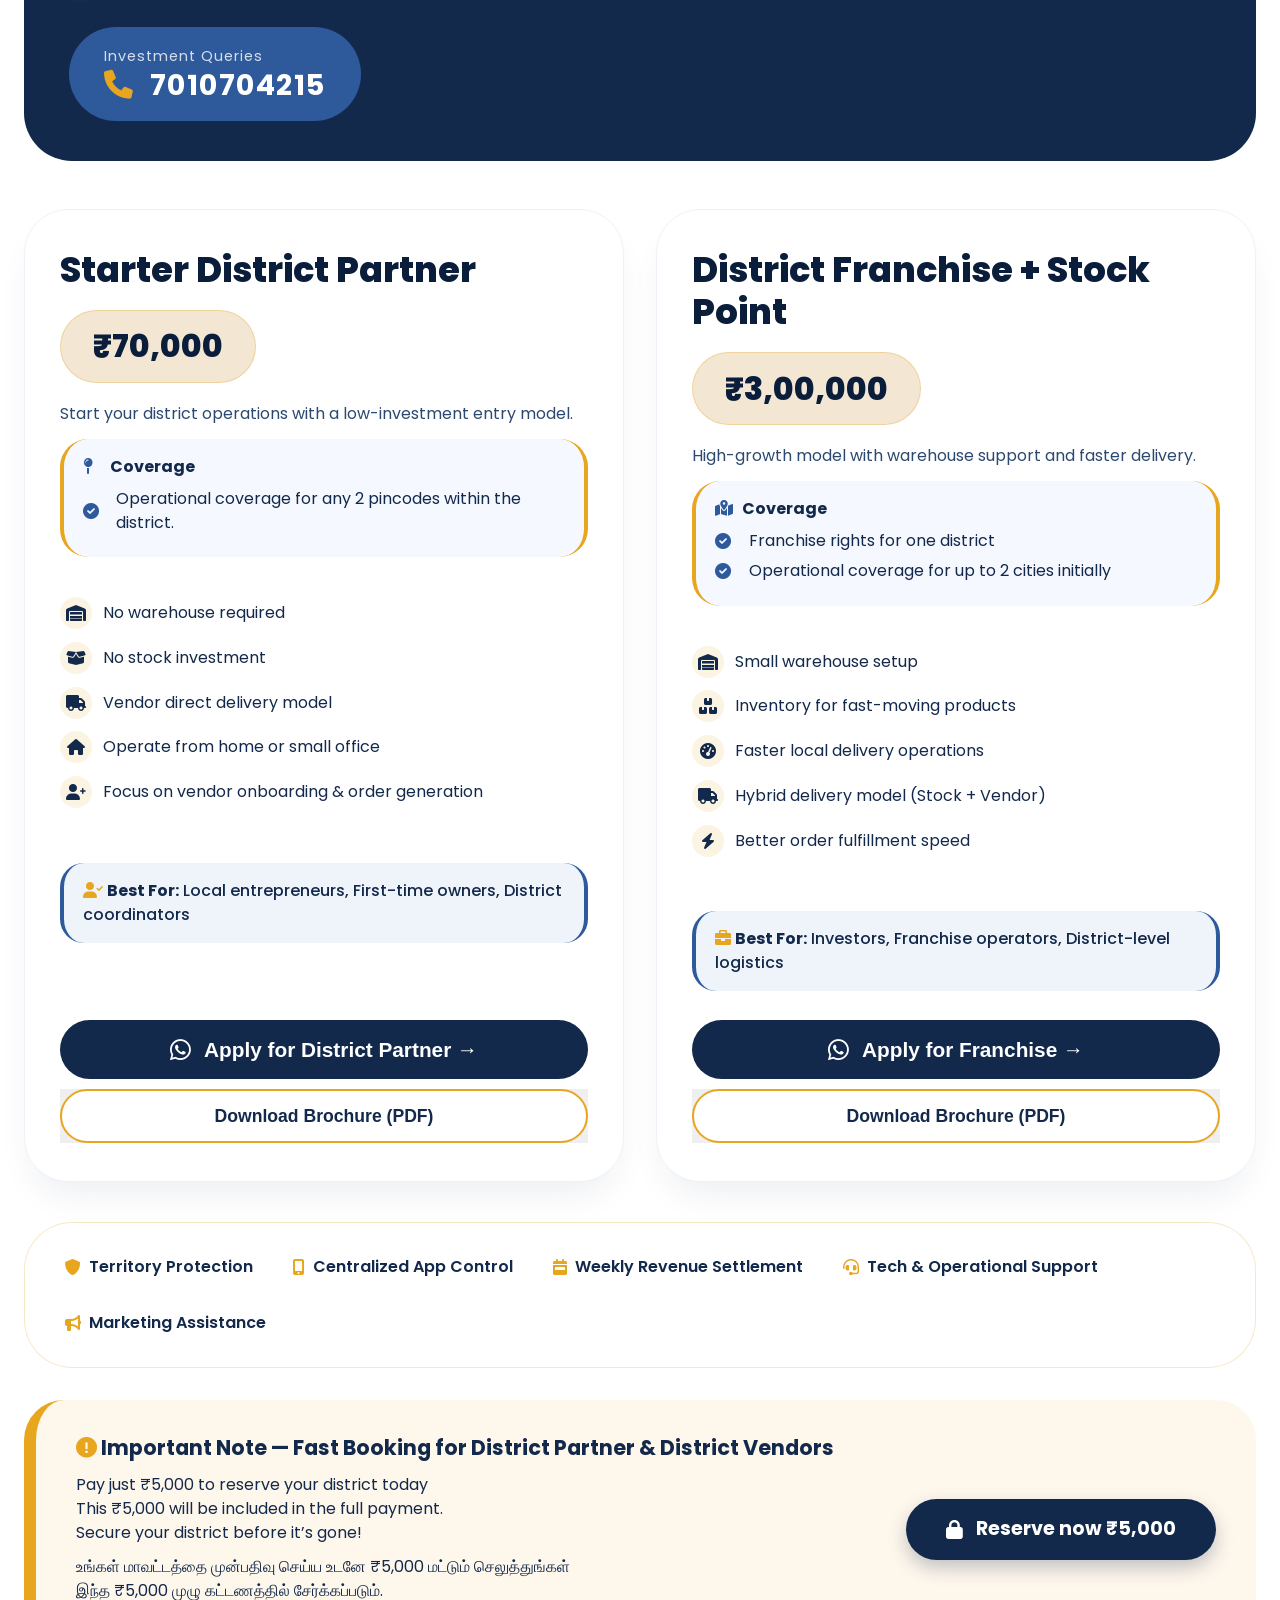
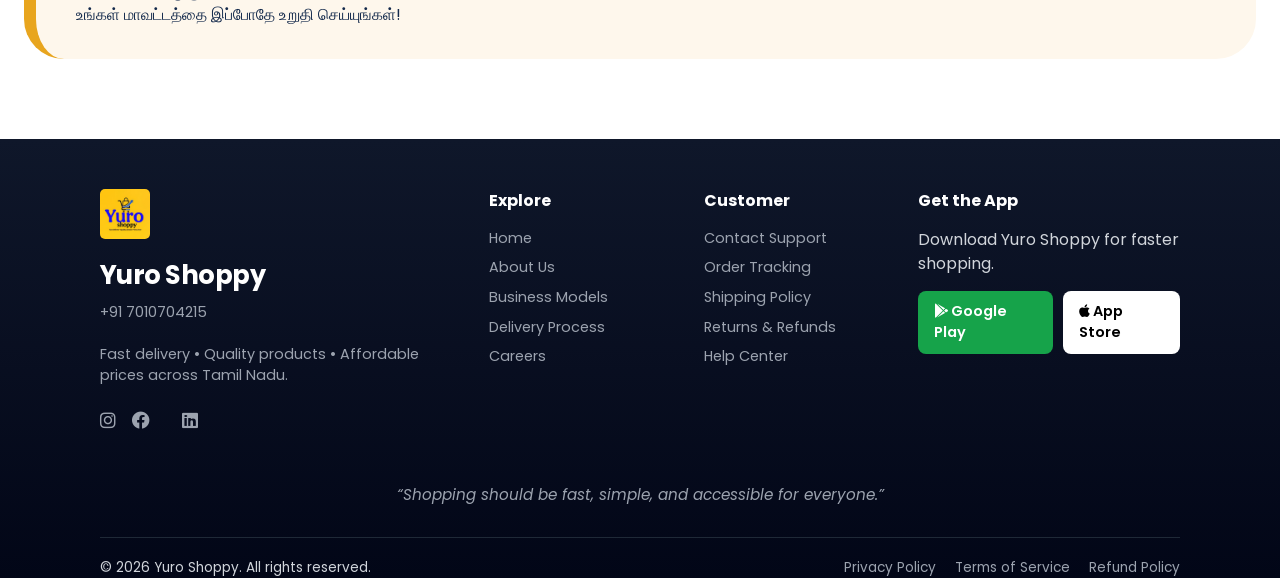
==== commit d006de62: "Update investor.html" ====
--- a/investor.html
+++ b/investor.html
@@ -1302,7 +1302,7 @@
 
                     <!-- Yuro Food App -->
                     <div class="ys-future-card" id="ysFutureFoodApp">
-                        <img src="gallery/yuro_food.png" alt="Yuro Food App" class="ys-future-img">
+                        <img src="gallery/food_yuro.png" alt="Yuro Food App" class="ys-future-img">
                         <h4>Yuro Food App</h4>
                         <p>
                             Fresh food. Quick delivery. Affordable price.  We support local and regional dishes. 
@@ -1717,4 +1717,5 @@
 </body>
 
 
-</html>+
+</html>
